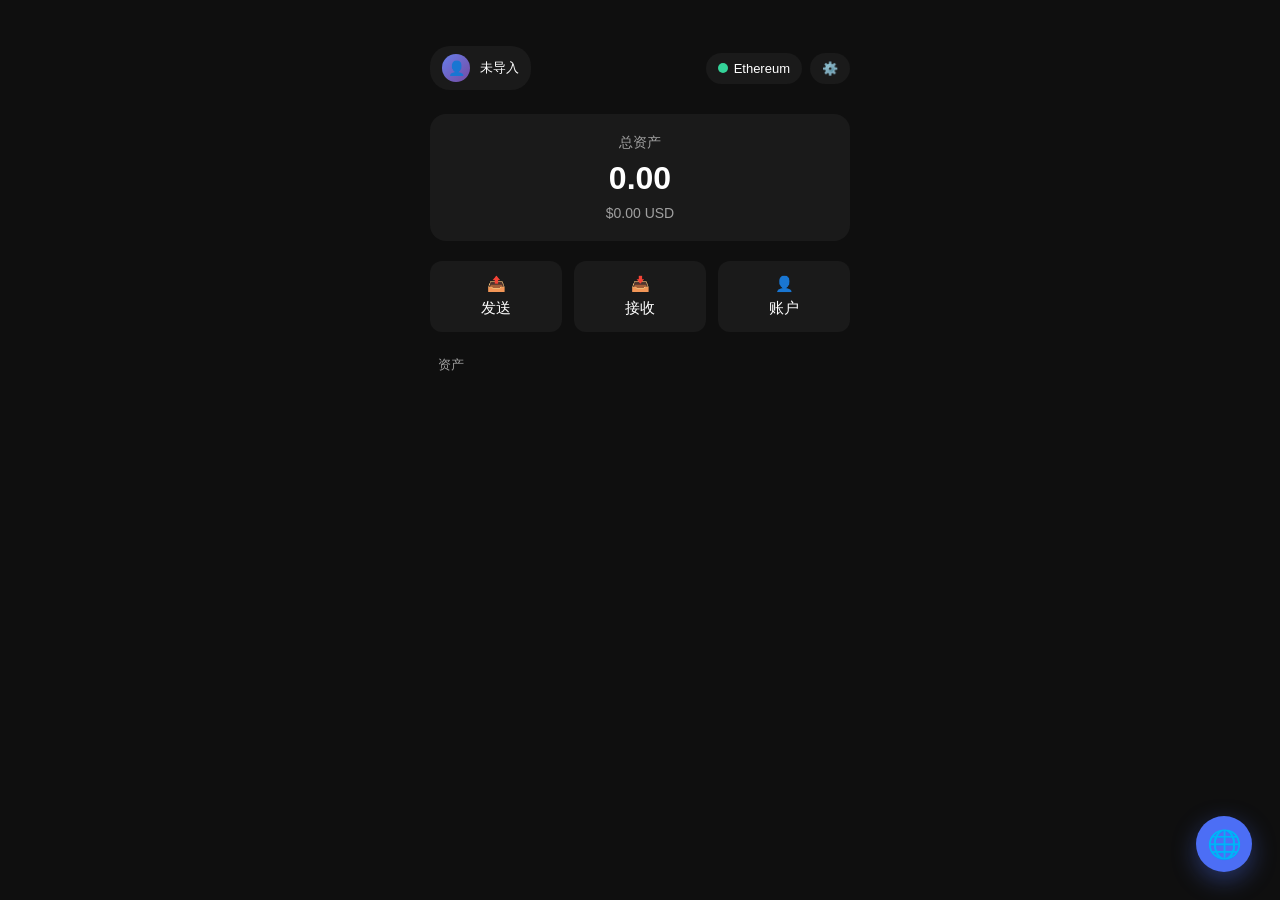
==== www/index.html @ 15bc1860 "Create index.html" ====
<!DOCTYPE html>
<html lang="zh-CN">
<head>
    <meta charset="UTF-8">
    <meta name="viewport" content="width=device-width, initial-scale=1.0, viewport-fit=cover, user-scalable=no">
    <title>My Wallet</title>
    <style>
        :root {
            --bg: #0f0f0f;
            --card: #1a1a1a;
            --text: #ffffff;
            --sub: #a0a0a0;
            --accent: #4c6ef5;
            --danger: #ff4d4d;
            --green: #34d399;
            --border: #2a2a2a;
            --radius: 16px;
        }
        body.light {
            --bg: #f5f5f5;
            --card: #ffffff;
            --text: #0f0f0f;
            --sub: #666666;
            --border: #dddddd;
        }
        * { margin: 0; padding: 0; box-sizing: border-box; }
        body {
            font-family: -apple-system, BlinkMacSystemFont, 'Segoe UI', Roboto, sans-serif;
            background: var(--bg);
            color: var(--text);
            display: flex;
            justify-content: center;
            min-height: 100vh;
            padding: calc(4vh + env(safe-area-inset-top)) 16px calc(100px + env(safe-area-inset-bottom)) 16px;
            position: relative;
        }
        .container { width: 100%; max-width: 420px; }
        .header {
            display: flex;
            justify-content: space-between;
            align-items: center;
            margin-bottom: 24px;
            margin-top: 10px;
        }
        .header-right {
            display: flex;
            align-items: center;
            gap: 8px;
        }
        .account-info {
            display: flex;
            align-items: center;
            gap: 10px;
            background: var(--card);
            padding: 8px 12px;
            border-radius: 20px;
            cursor: pointer;
            max-width: 140px;
            overflow: hidden;
        }
        .account-dot {
            width: 28px; height: 28px;
            border-radius: 50%;
            background: linear-gradient(135deg, #667eea, #764ba2);
            display: flex;
            align-items: center;
            justify-content: center;
            font-size: 14px;
            flex-shrink: 0;
        }
        .account-addr {
            font-size: 13px;
            white-space: nowrap;
            overflow: hidden;
            text-overflow: ellipsis;
        }
        .network-badge, .settings-badge {
            display: flex;
            align-items: center;
            gap: 6px;
            background: var(--card);
            padding: 8px 12px;
            border-radius: 20px;
            font-size: 13px;
            cursor: pointer;
        }
        .network-dot {
            width: 10px; height: 10px;
            border-radius: 50%;
            background: var(--green);
        }
        .asset-card {
            background: var(--card);
            border-radius: var(--radius);
            padding: 20px 24px;
            margin-bottom: 20px;
            text-align: center;
        }
        .balance-amount {
            font-size: 32px;
            font-weight: 700;
            margin: 8px 0;
        }
        .balance-fiat { color: var(--sub); font-size: 14px; }
        .actions {
            display: flex;
            gap: 12px;
            margin-bottom: 24px;
        }
        .action-btn {
            flex: 1;
            background: var(--card);
            border: none;
            border-radius: 12px;
            padding: 14px 0;
            color: var(--text);
            font-size: 15px;
            cursor: pointer;
            display: flex;
            flex-direction: column;
            align-items: center;
            gap: 6px;
            transition: background 0.2s;
        }
        .action-btn:hover { background: #2a2a2a; }
        .token-list-title {
            color: var(--sub);
            font-size: 13px;
            margin-bottom: 10px;
            padding-left: 8px;
        }
        .token-item {
            background: var(--card);
            border-radius: 12px;
            padding: 16px;
            display: flex;
            align-items: center;
            justify-content: space-between;
            margin-bottom: 8px;
        }
        .token-info {
            display: flex;
            align-items: center;
            gap: 12px;
        }
        .token-icon {
            width: 36px; height: 36px;
            border-radius: 50%;
            background: #333;
            display: flex;
            align-items: center;
            justify-content: center;
            font-weight: bold;
            font-size: 16px;
        }
        .token-name { font-weight: 500; }
        .token-symbol { color: var(--sub); font-size: 13px; }
        .token-balance { text-align: right; }
        .token-balance .amount { font-weight: 600; }
        .token-balance .fiat { color: var(--sub); font-size: 12px; }
        .fab {
            position: fixed;
            bottom: calc(28px + env(safe-area-inset-bottom));
            right: max(28px, calc(28px + env(safe-area-inset-right)));
            width: 56px; height: 56px;
            border-radius: 50%;
            background: var(--accent);
            border: none;
            color: white;
            font-size: 28px;
            cursor: pointer;
            box-shadow: 0 8px 24px rgba(76,110,245,0.4);
            display: flex;
            align-items: center;
            justify-content: center;
            z-index: 100;
        }
        .modal-overlay {
            display: none;
            position: fixed;
            top: 0; left: 0; width: 100%; height: 100%;
            background: rgba(0,0,0,0.7);
            z-index: 200;
            justify-content: center;
            align-items: flex-end;
        }
        .modal-overlay.active { display: flex; }
        .modal-content {
            background: var(--card);
            width: 100%;
            max-width: 420px;
            border-radius: 20px 20px 0 0;
            padding: 20px;
            padding-bottom: calc(20px + env(safe-area-inset-bottom));
            animation: slideUp 0.3s ease;
            max-height: 80vh;
            overflow-y: auto;
        }

        /* 浏览器弹窗全宽紧凑 */
        #browserModal .modal-content {
            max-width: 100%;
            width: 100%;
            border-radius: 20px 20px 0 0;
            height: 85vh;
            padding: 8px;
            display: flex;
            flex-direction: column;
            position: relative;
        }
        #browserModal .browser-toolbar {
            display: flex;
            align-items: center;
            gap: 3px;
            margin-bottom: 4px;
        }
        #browserModal .browser-toolbar button {
            background: var(--card);
            border: none;
            color: var(--text);
            padding: 3px 5px;
            border-radius: 8px;
            font-size: 16px;
            cursor: pointer;
        }
        #browserModal .browser-toolbar input {
            flex: 1;
            margin: 0;
            padding: 4px 5px;
            font-size: 14px;
        }
        #browserModal .browser-toolbar .btn-primary {
            width: auto;
            padding: 4px 7px;
        }
        /* 桌面视图 */
        #desktopView {
            flex: 1;
            display: flex;
            flex-wrap: wrap;
            align-content: flex-start;
            padding: 16px;
            gap: 16px;
            overflow-y: auto;
        }
        .desktop-icon {
            width: 72px;
            display: flex;
            flex-direction: column;
            align-items: center;
            cursor: pointer;
            text-align: center;
            gap: 6px;
        }
        .desktop-icon img {
            width: 48px;
            height: 48px;
            border-radius: 12px;
        }
        .desktop-icon span {
            font-size: 12px;
            color: var(--text);
            word-break: break-all;
        }
        /* 原生 WebView 占位区域（隐藏） */
        #dappContentArea {
            flex: 1;
            position: relative;
            display: none;
        }
        /* 底部标题 */
        #browserModal .browser-bottom-title {
            text-align: center;
            font-size: 18px;
            font-weight: 600;
            padding: 8px 0;
            margin-top: auto;
            border-top: 1px solid var(--border);
        }
        #browserModal .browser-bottom-title.hidden { display: none; }

        /* DApp 模式：彻底消除底部空白占位 */
        #browserModal.is-dapp-mode .modal-content {
            padding-bottom: 0 !important;
        }
        #browserModal.is-dapp-mode .browser-bottom-title {
            display: none !important;
            height: 0 !important;
            padding: 0 !important;
            margin: 0 !important;
            border: none !important;
        }

        @keyframes slideUp {
            from { transform: translateY(100%); }
            to { transform: translateY(0); }
        }
        .modal-title {
            font-size: 18px;
            font-weight: 600;
            margin-bottom: 16px;
            display: flex;
            justify-content: space-between;
            align-items: center;
        }
        .close-btn { cursor: pointer; font-size: 24px; }
        .chain-list-item {
            display: flex;
            align-items: center;
            gap: 12px;
            padding: 14px;
            border-radius: 12px;
            cursor: pointer;
        }
        .chain-list-item:hover { background: #2a2a2a; }
        .chain-list-item.active { background: #2a2a2a; }
        .chain-icon {
            width: 36px; height: 36px;
            border-radius: 50%;
            background: #333;
            display: flex;
            align-items: center;
            justify-content: center;
            font-size: 20px;
        }
        .chain-name { font-weight: 500; }
        .chain-symbol { color: var(--sub); font-size: 13px; }
        input, textarea {
            background: var(--card);
            border: 1px solid var(--border);
            color: var(--text);
            border-radius: 8px;
            padding: 10px;
            width: 100%;
            font-size: 14px;
            margin: 8px 0;
        }
        .btn-primary {
            background: var(--accent);
            color: white;
            border: none;
            border-radius: 12px;
            padding: 12px 20px;
            font-size: 15px;
            cursor: pointer;
            width: 100%;
            margin-top: 8px;
        }
        .btn-outline {
            background: transparent;
            border: 1px solid var(--border);
            color: var(--text);
            border-radius: 12px;
            padding: 12px 20px;
            font-size: 15px;
            cursor: pointer;
            width: 100%;
            margin-top: 8px;
        }
        .danger-text { color: var(--danger); font-size: 12px; margin-top: 8px; display: block; }
        .tx-status {
            margin-top: 12px;
            padding: 8px;
            border-radius: 8px;
            font-size: 14px;
            text-align: center;
        }
        .tx-status.pending { background: #2a2a2a; color: var(--accent); }
        .tx-status.success { background: #1b3a2a; color: var(--green); }
        .tx-status.error { background: #3a1b1b; color: var(--danger); }
        .lock-overlay {
            position: fixed; top: 0; left: 0; width: 100%; height: 100%;
            background: var(--bg);
            z-index: 9999;
            display: flex;
            justify-content: center;
            align-items: center;
        }
        .lock-overlay.hidden { display: none; }
        .lock-box {
            background: var(--card);
            padding: 24px;
            border-radius: var(--radius);
            width: 80%;
            max-width: 320px;
            text-align: center;
        }
        .setting-item {
            display: flex;
            justify-content: space-between;
            align-items: center;
            background: var(--card);
            padding: 14px;
            border-radius: 12px;
            margin-bottom: 8px;
            cursor: pointer;
        }
        .setting-item .label { font-weight: 500; }
        .settings-section { margin-top: 24px; }
        .account-manage-item {
            background: var(--card);
            border-radius: 12px;
            padding: 16px;
            margin-bottom: 8px;
            display: flex;
            align-items: center;
            justify-content: space-between;
            cursor: pointer;
        }
        .account-manage-item:hover { background: #2a2a2a; }
    </style>
</head>
<body>

<!-- 安全锁遮罩 -->
<div id="securityOverlay" class="lock-overlay hidden">
    <div class="lock-box">
        <h3 style="margin-bottom:16px;">🔒 应用已锁定</h3>
        <input type="password" id="securityUnlockPassword" placeholder="输入应用密码" />
        <button class="btn-primary" onclick="verifySecurityPassword()">解锁</button>
        <div id="securityUnlockError" style="color:var(--danger); margin-top:8px; display:none;">密码错误</div>
    </div>
</div>

<div id="toast" style="position:fixed; top:calc(20px + env(safe-area-inset-top)); left:50%; transform:translateX(-50%); background:#333; color:#fff; padding:12px 24px; border-radius:8px; z-index:999; display:none; max-width:80%; text-align:center; font-size:14px;"></div>

<div class="container" id="mainContainer">
    <div class="header">
        <div class="account-info" onclick="openAccountModal()">
            <div class="account-dot">👤</div>
            <span class="account-addr" id="topAddress">未导入</span>
        </div>
        <div class="header-right">
            <div class="network-badge" onclick="openNetworkModal()">
                <div class="network-dot"></div>
                <span id="topNetwork">Ethereum</span>
            </div>
            <div class="settings-badge" onclick="openSettingsModal()" title="设置">
                ⚙️
            </div>
        </div>
    </div>

    <div class="asset-card">
        <div style="font-size:14px; color:var(--sub);">总资产</div>
        <div class="balance-amount" id="totalBalance">0.00</div>
        <div class="balance-fiat" id="fiatValue">$0.00 USD</div>
    </div>

    <div class="actions">
        <button class="action-btn" onclick="openSendModal()">
            <span>📤</span> 发送
        </button>
        <button class="action-btn" onclick="showReceiveModal()">
            <span>📥</span> 接收
        </button>
        <button class="action-btn" onclick="openAccountModal()">
            <span>👤</span> 账户
        </button>
    </div>

    <div class="token-list-title">资产</div>
    <div id="tokenList"></div>
</div>

<button id="fabBtn" class="fab" onclick="toggleBrowser()">🌐</button>

<!-- 账户管理弹窗 -->
<div class="modal-overlay" id="accountModal">
    <div class="modal-content">
        <div class="modal-title">
            <span>账户管理</span>
            <span onclick="closeAccountModal()" class="close-btn">&times;</span>
        </div>
        <select id="accountSelect" onchange="switchAccount()" style="background:var(--card); border:1px solid var(--border); color:var(--text); padding:12px; border-radius:8px; width:100%; margin-bottom:10px;">
            <option value="">-- 选择账户 --</option>
        </select>
        <button class="btn-outline" onclick="deleteAccount()">删除当前账户</button>
    </div>
</div>

<!-- 设置弹窗 -->
<div class="modal-overlay" id="settingsModal">
    <div class="modal-content">
        <div class="modal-title">
            <span>设置</span>
            <span onclick="closeSettingsModal()" class="close-btn">&times;</span>
        </div>
        <h4>导入钱包</h4>
        <textarea id="secretInput" placeholder="助记词 或 私钥(0x开头)" rows="3"></textarea>
        <input type="password" id="encryptPassword" placeholder="设置解锁密码（至少6位）" />
        <input type="password" id="encryptPasswordConfirm" placeholder="确认解锁密码" />
        <button class="btn-primary" onclick="importWallet()">加密导入</button>
        <span class="danger-text">⚠️ 密码丢失无法找回，私钥将以加密形式存储</span>

        <h4 style="margin-top:20px;">⚙️ 通用</h4>
        <div class="setting-item" onclick="toggleTheme()">
            <span class="label">🌓 黑白模式</span>
            <span id="themeModeText">浅色</span>
        </div>
        <div class="setting-item" onclick="toggleSecuritySettings()">
            <span class="label">🔐 应用锁</span>
            <span id="appLockStatus">未启用</span>
        </div>
        <div id="securityPasswordSection" style="display:none; margin-top:10px;">
            <input type="password" id="securityOldPassword" placeholder="当前密码（修改/关闭时必填）" />
            <input type="password" id="securityNewPassword" placeholder="新密码（至少4位）" />
            <input type="password" id="securityConfirmPassword" placeholder="确认新密码" />
            <div style="display:flex; gap:8px;">
                <button class="btn-primary" onclick="enableSecurityPassword()" style="flex:1;">启用/修改</button>
                <button class="btn-outline" onclick="disableSecurityPassword()" style="flex:1;">关闭</button>
            </div>
        </div>
    </div>
</div>

<!-- 网络切换弹窗 -->
<div class="modal-overlay" id="networkModal">
    <div class="modal-content">
        <div class="modal-title">
            <span>选择网络</span>
            <span onclick="closeNetworkModal()" class="close-btn">&times;</span>
        </div>
        <div id="chainListContainer"></div>
    </div>
</div>

<!-- 发送弹窗 -->
<div class="modal-overlay" id="sendModal">
    <div class="modal-content">
        <div class="modal-title">
            <span>发送交易</span>
            <span onclick="closeSendModal()" class="close-btn">&times;</span>
        </div>
        <input type="text" id="sendTo" placeholder="接收地址 (0x...)" />
        <input type="text" id="sendAmount" placeholder="金额 (主链币)" />
        <button class="btn-primary" onclick="executeSend()">确认发送</button>
        <div id="sendStatus" class="tx-status" style="display:none;"></div>
    </div>
</div>

<!-- 钱包解锁弹窗 -->
<div class="modal-overlay" id="unlockModal">
    <div class="modal-content">
        <div class="modal-title">
            <span>解锁钱包</span>
            <span onclick="closeUnlockModal()" class="close-btn">&times;</span>
        </div>
        <input type="password" id="unlockPassword" placeholder="输入解锁密码" />
        <button class="btn-primary" id="unlockBtn" onclick="executeUnlock()">解锁</button>
        <div id="unlockStatus" class="tx-status" style="display:none;"></div>
    </div>
</div>

<!-- DApp 浏览器弹窗 -->
<div class="modal-overlay" id="browserModal">
    <div class="modal-content">
        <div class="browser-toolbar">
            <button onclick="browserBack()">←</button>
            <button onclick="browserForward()">→</button>
            <input type="text" id="browserUrl" placeholder="输入 DApp 网址" />
            <button class="btn-primary" onclick="navigateBrowser()">前往</button>
        </div>

        <!-- 桌面视图 -->
        <div id="desktopView">
            <div class="desktop-icon" onclick="openBrowserFromDesktop('https://pancakeswap.finance')">
                <img src="imagine/pancake.png" alt="PancakeSwap" onerror="this.style.background='#333'; this.style.borderRadius='12px';" />
                <span>PancakeSwap</span>
            </div>
            <div class="desktop-icon" onclick="openBrowserFromDesktop('https://app.uniswap.org')">
                <img src="imagine/uniswap.png" alt="Uniswap" onerror="this.style.background='#333'; this.style.borderRadius='12px';" />
                <span>Uniswap</span>
            </div>
            <div class="desktop-icon" onclick="openBrowserFromDesktop('https://sushi.com')">
                <img src="imagine/sushi.png" alt="SushiSwap" onerror="this.style.background='#333'; this.style.borderRadius='12px';" />
                <span>SushiSwap</span>
            </div>
            <div class="desktop-icon" onclick="openBrowserFromDesktop('https://aave.com')">
                <img src="imagine/aave.png" alt="Aave" onerror="this.style.background='#333'; this.style.borderRadius='12px';" />
                <span>Aave</span>
            </div>
        </div>

        <div id="dappContentArea"></div>
        <div class="browser-bottom-title" id="browserBottomTitle">DApp 浏览器</div>
    </div>
</div>

<!-- 脚本加载顺序 -->
<script src="js/ethers.umd.min.js"></script>
<script src="main.js"></script>
<script src="js/tokenM.js"></script>
<script src="js/security.js"></script>
<script src="js/dappB.js"></script>
<script>
    const fabBtn = document.getElementById('fabBtn');
    const browserModal = document.getElementById('browserModal');
    let isBrowserOpen = false;

    // 浮动按钮切换：打开/关闭浏览器
    function toggleBrowser() {
        if (isBrowserOpen) {
            closeBrowserModal();
        } else {
            openBrowserModal();
        }
    }

    // 打开浏览器（默认桌面页）
    function openBrowserModal(url) {
        browserModal.classList.add('active');
        isBrowserOpen = true;
        fabBtn.textContent = '✕';

        if (!url) {
            browserModal.classList.remove('is-dapp-mode');
            showDesktopView();
            return;
        }

        // 打开具体DApp网页
        browserModal.classList.add('is-dapp-mode');
        hideDesktopView();

        const toolbar = document.querySelector('#browserModal .browser-toolbar');
        if (!toolbar) return;

        const rect = toolbar.getBoundingClientRect();
        const dpr = window.devicePixelRatio || 1;
        const top = Math.round(rect.bottom * dpr);
        const viewportBottom = Math.round(window.innerHeight * dpr);
        const height = viewportBottom - top;

        if (window.android && typeof window.android.showDapp === 'function') {
            window.android.showDapp(url, top, height);
        }
    }

    // 关闭浏览器：销毁WebView + 重置按钮
    function closeBrowserModal() {
        if (window.android && typeof window.android.hideDapp === 'function') {
            window.android.hideDapp();
        }

        browserModal.classList.remove('active');
        browserModal.classList.remove('is-dapp-mode');
        isBrowserOpen = false;

        showDesktopView();
        document.getElementById('browserUrl').value = '';
        fabBtn.textContent = '🌐';
    }

    function navigateBrowser() {
        const url = document.getElementById('browserUrl').value.trim();
        if (!url) return;
        openBrowserModal(url);
    }

    function showDesktopView() {
        document.getElementById('desktopView').style.display = 'flex';
        const bottom = document.getElementById('browserBottomTitle');
        if (bottom) bottom.classList.remove('hidden');
    }

    function hideDesktopView() {
        document.getElementById('desktopView').style.display = 'none';
        const bottom = document.getElementById('browserBottomTitle');
        if (bottom) bottom.classList.add('hidden');
    }

    function openBrowserFromDesktop(url) {
        openBrowserModal(url);
    }

    function browserBack() {}
    function browserForward() {}

    // ========== 其他弹窗控制 ==========
    function openAccountModal() {
        document.getElementById('accountModal').classList.add('active');
        if (typeof updateAccountSelect === 'function') updateAccountSelect();
    }
    function closeAccountModal() {
        document.getElementById('accountModal').classList.remove('active');
    }

    function openSettingsModal() {
        document.getElementById('settingsModal').classList.add('active');
        if (typeof syncSecurityUI === 'function') syncSecurityUI();
        const isLight = document.body.classList.contains('light');
        document.getElementById('themeModeText').innerText = isLight ? '浅色' : '暗黑';
    }
    function closeSettingsModal() {
        document.getElementById('settingsModal').classList.remove('active');
    }

    function showImportSection() {
        openSettingsModal();
    }

    // ========== 统一初始化 ==========
    window.addEventListener('DOMContentLoaded', () => {
        if (!localStorage.getItem('theme')) localStorage.setItem('theme', 'light');
        if (localStorage.getItem('theme') === 'light') {
            document.body.classList.add('light');
            document.getElementById('themeModeText').innerText = '浅色';
        } else {
            document.body.classList.remove('light');
            document.getElementById('themeModeText').innerText = '暗黑';
        }

        if (typeof initSecurity === 'function') {
            initSecurity();
        } else if (typeof startApp === 'function') {
            startApp();
        }

        document.getElementById('accountModal').addEventListener('click', e => { if (e.target === document.getElementById('accountModal')) closeAccountModal(); });
        document.getElementById('settingsModal').addEventListener('click', e => { if (e.target === document.getElementById('settingsModal')) closeSettingsModal(); });
        document.getElementById('browserModal').addEventListener('click', e => { if (e.target === document.getElementById('browserModal')) closeBrowserModal(); });
    });
</script>
</body>
</html>
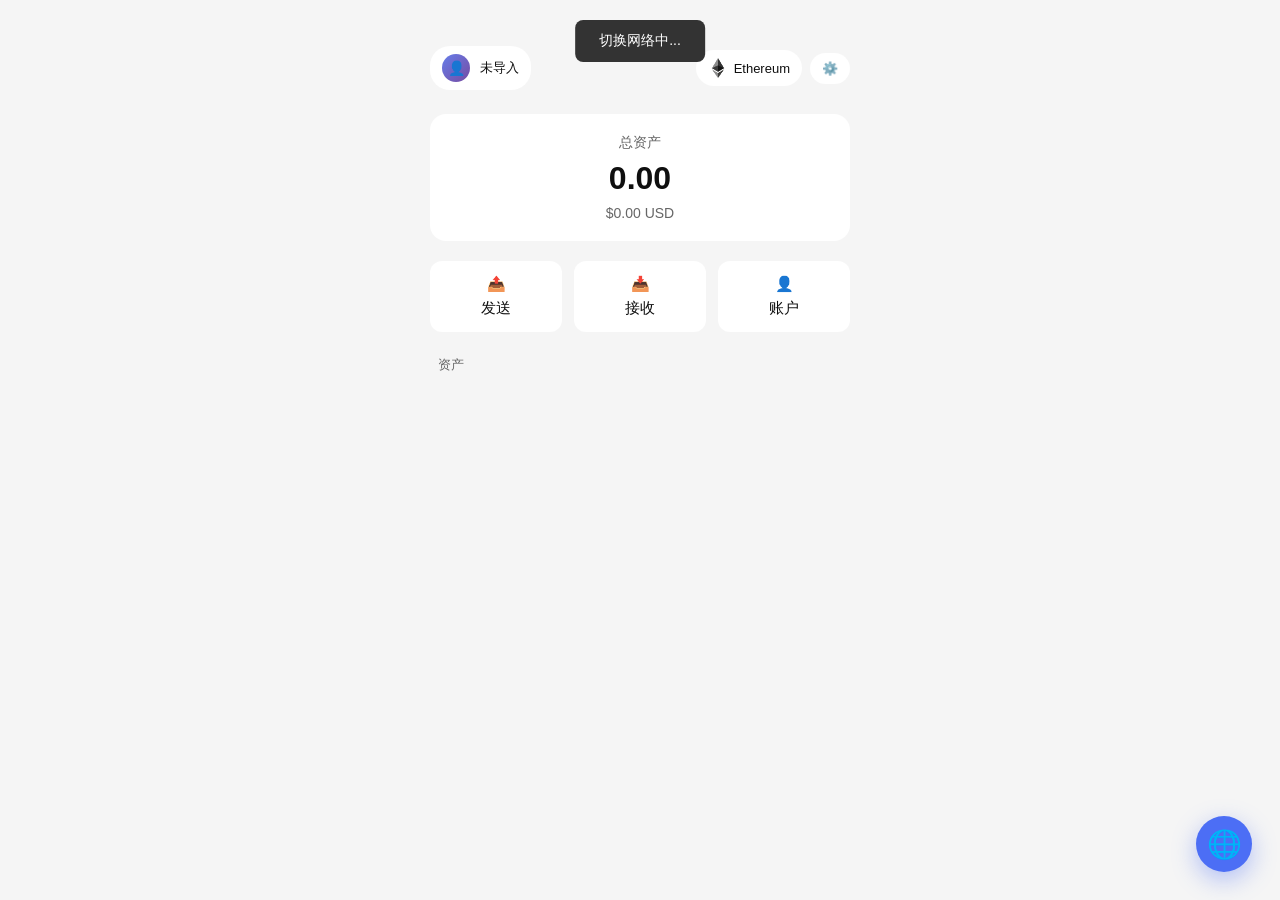
==== commit b282e5a4: "Create index.html" ====
--- a/www/index.html
+++ b/www/index.html
@@ -85,9 +85,9 @@
             cursor: pointer;
         }
         .network-dot {
-            width: 10px; height: 10px;
+            width: 20px; height: 20px;
             border-radius: 50%;
-            background: var(--green);
+            object-fit: cover;
         }
         .asset-card {
             background: var(--card);
@@ -432,7 +432,7 @@
         </div>
         <div class="header-right">
             <div class="network-badge" onclick="openNetworkModal()">
-                <div class="network-dot"></div>
+                <img id="networkLogo" class="network-dot" src="imagine/eth.jpg" />
                 <span id="topNetwork">Ethereum</span>
             </div>
             <div class="settings-badge" onclick="openSettingsModal()" title="设置">
@@ -463,7 +463,7 @@
     <div id="tokenList"></div>
 </div>
 
-<button id="fabBtn" class="fab" onclick="toggleBrowser()">🌐</button>
+<button id="fabBtn" class="fab" onclick="openBrowserModal()">🌐</button>
 
 <!-- 账户管理弹窗 -->
 <div class="modal-overlay" id="accountModal">
@@ -594,37 +594,39 @@
 <script src="js/security.js"></script>
 <script src="js/dappB.js"></script>
 <script>
-    const fabBtn = document.getElementById('fabBtn');
-    const browserModal = document.getElementById('browserModal');
-    let isBrowserOpen = false;
-
-    // 浮动按钮切换：打开/关闭浏览器
-    function toggleBrowser() {
-        if (isBrowserOpen) {
-            closeBrowserModal();
-        } else {
-            openBrowserModal();
-        }
-    }
-
-    // 打开浏览器（默认桌面页）
+    // ========== DApp 浏览器核心逻辑 ==========
     function openBrowserModal(url) {
-        browserModal.classList.add('active');
-        isBrowserOpen = true;
+        const modal = document.getElementById('browserModal');
+        if (!modal) return;
+
+        if (!modal.classList.contains('active')) {
+            modal.classList.add('active');
+        }
+
+        if (!url) {
+            modal.classList.remove('is-dapp-mode');
+            showDesktopView();
+            // 桌面模式下按钮保持地球图标
+            const fabBtn = document.getElementById('fabBtn');
+            fabBtn.textContent = '🌐';
+            fabBtn.onclick = openBrowserModal;
+            return;
+        }
+
+        // DApp 模式：切换按钮为关闭叉号
+        modal.classList.add('is-dapp-mode');
+        hideDesktopView();
+        const fabBtn = document.getElementById('fabBtn');
         fabBtn.textContent = '✕';
-
-        if (!url) {
-            browserModal.classList.remove('is-dapp-mode');
+        fabBtn.onclick = closeBrowserModal;
+
+        // 计算 WebView 精确高度
+        const toolbar = document.querySelector('#browserModal .browser-toolbar');
+        if (!toolbar) {
+            showToast('找不到地址栏');
             showDesktopView();
             return;
         }
-
-        // 打开具体DApp网页
-        browserModal.classList.add('is-dapp-mode');
-        hideDesktopView();
-
-        const toolbar = document.querySelector('#browserModal .browser-toolbar');
-        if (!toolbar) return;
 
         const rect = toolbar.getBoundingClientRect();
         const dpr = window.devicePixelRatio || 1;
@@ -634,22 +636,30 @@
 
         if (window.android && typeof window.android.showDapp === 'function') {
             window.android.showDapp(url, top, height);
-        }
-    }
-
-    // 关闭浏览器：销毁WebView + 重置按钮
+        } else {
+            showToast('原生浏览器不可用');
+            showDesktopView();
+        }
+    }
+
     function closeBrowserModal() {
+        // 销毁原生 WebView
         if (window.android && typeof window.android.hideDapp === 'function') {
             window.android.hideDapp();
         }
 
-        browserModal.classList.remove('active');
-        browserModal.classList.remove('is-dapp-mode');
-        isBrowserOpen = false;
-
+        const modal = document.getElementById('browserModal');
+        modal.classList.remove('active');
+        modal.classList.remove('is-dapp-mode');
+        
+        // 重置桌面视图与地址栏
         showDesktopView();
         document.getElementById('browserUrl').value = '';
+
+        // 按钮切回地球图标
+        const fabBtn = document.getElementById('fabBtn');
         fabBtn.textContent = '🌐';
+        fabBtn.onclick = openBrowserModal;
     }
 
     function navigateBrowser() {
@@ -660,6 +670,8 @@
 
     function showDesktopView() {
         document.getElementById('desktopView').style.display = 'flex';
+        const area = document.getElementById('dappContentArea');
+        if (area) area.style.display = 'none';
         const bottom = document.getElementById('browserBottomTitle');
         if (bottom) bottom.classList.remove('hidden');
     }
@@ -673,11 +685,11 @@
     function openBrowserFromDesktop(url) {
         openBrowserModal(url);
     }
-
+    function openDapp(url) { openBrowserModal(url); }
     function browserBack() {}
     function browserForward() {}
 
-    // ========== 其他弹窗控制 ==========
+    // ========== 弹窗控制 ==========
     function openAccountModal() {
         document.getElementById('accountModal').classList.add('active');
         if (typeof updateAccountSelect === 'function') updateAccountSelect();
@@ -702,6 +714,7 @@
 
     // ========== 统一初始化 ==========
     window.addEventListener('DOMContentLoaded', () => {
+        // 默认白色主题
         if (!localStorage.getItem('theme')) localStorage.setItem('theme', 'light');
         if (localStorage.getItem('theme') === 'light') {
             document.body.classList.add('light');
@@ -717,6 +730,7 @@
             startApp();
         }
 
+        // 遮罩点击关闭
         document.getElementById('accountModal').addEventListener('click', e => { if (e.target === document.getElementById('accountModal')) closeAccountModal(); });
         document.getElementById('settingsModal').addEventListener('click', e => { if (e.target === document.getElementById('settingsModal')) closeSettingsModal(); });
         document.getElementById('browserModal').addEventListener('click', e => { if (e.target === document.getElementById('browserModal')) closeBrowserModal(); });
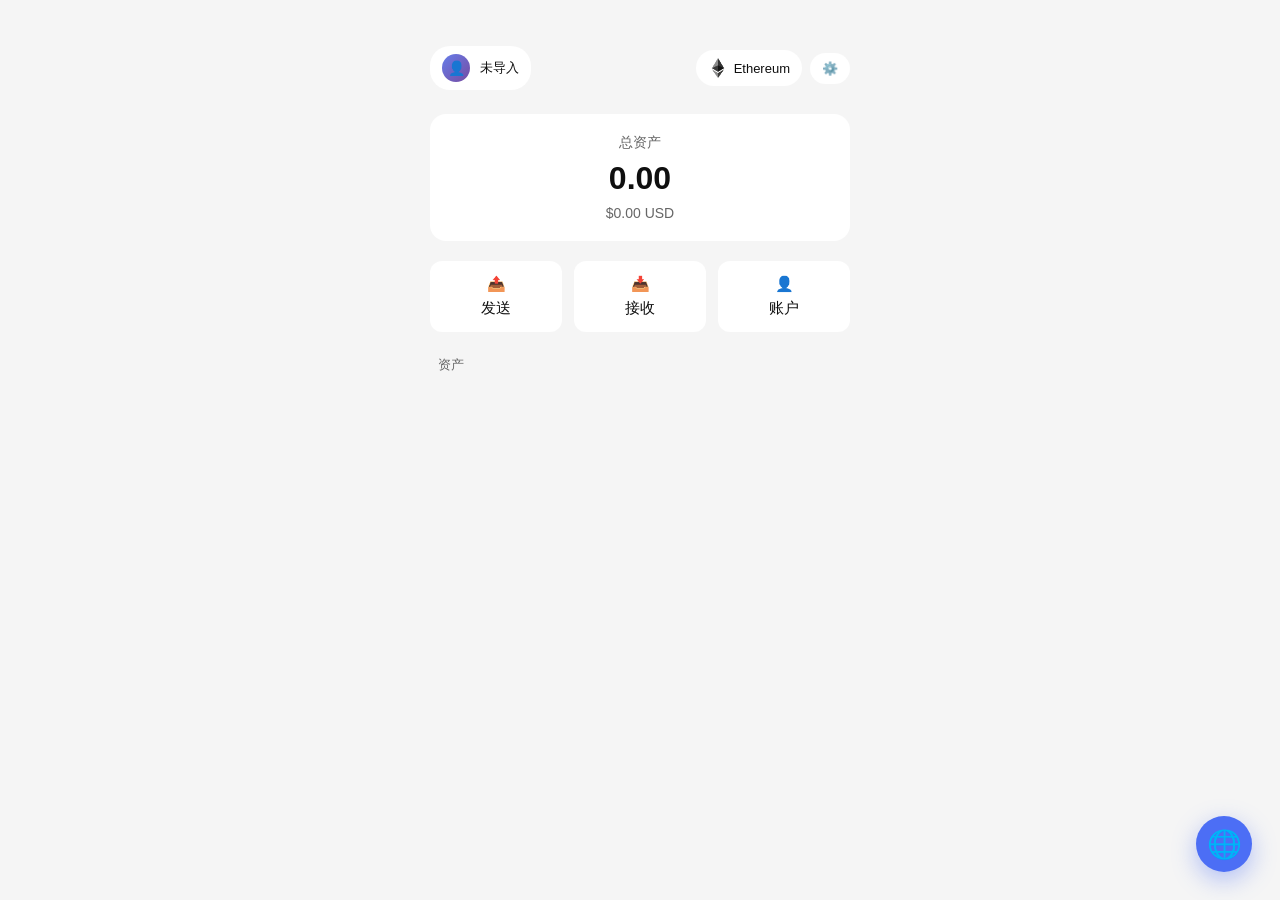
==== commit 81a3e829: "Create index.html" ====
--- a/www/index.html
+++ b/www/index.html
@@ -412,12 +412,12 @@
 </head>
 <body>
 
-<!-- 安全锁遮罩 -->
+<!-- 安全锁遮罩（单一动态按钮） -->
 <div id="securityOverlay" class="lock-overlay hidden">
     <div class="lock-box">
         <h3 style="margin-bottom:16px;">🔒 应用已锁定</h3>
-        <input type="password" id="securityUnlockPassword" placeholder="输入应用密码" />
-        <button class="btn-primary" onclick="verifySecurityPassword()">解锁</button>
+        <input type="password" id="securityUnlockPassword" placeholder="输入应用密码" oninput="updateUnlockButtonState()" />
+        <button id="unlockActionBtn" class="btn-primary" onclick="verifySecurityPassword()">解锁</button>
         <div id="securityUnlockError" style="color:var(--danger); margin-top:8px; display:none;">密码错误</div>
     </div>
 </div>
@@ -502,6 +502,10 @@
             <span class="label">🔐 应用锁</span>
             <span id="appLockStatus">未启用</span>
         </div>
+        <div class="setting-item">
+            <span class="label">指纹解锁</span>
+            <input type="checkbox" id="biometricCheck" onchange="toggleBiometricEnable(this.checked)" />
+        </div>
         <div id="securityPasswordSection" style="display:none; margin-top:10px;">
             <input type="password" id="securityOldPassword" placeholder="当前密码（修改/关闭时必填）" />
             <input type="password" id="securityNewPassword" placeholder="新密码（至少4位）" />
@@ -539,15 +543,15 @@
     </div>
 </div>
 
-<!-- 钱包解锁弹窗 -->
+<!-- 钱包解锁弹窗（支持指纹） -->
 <div class="modal-overlay" id="unlockModal">
     <div class="modal-content">
         <div class="modal-title">
             <span>解锁钱包</span>
             <span onclick="closeUnlockModal()" class="close-btn">&times;</span>
         </div>
-        <input type="password" id="unlockPassword" placeholder="输入解锁密码" />
-        <button class="btn-primary" id="unlockBtn" onclick="executeUnlock()">解锁</button>
+        <input type="password" id="unlockPassword" placeholder="输入解锁密码" oninput="updatePayUnlockButton()" />
+        <button id="payUnlockActionBtn" class="btn-primary" onclick="executeUnlock()">解锁</button>
         <div id="unlockStatus" class="tx-status" style="display:none;"></div>
     </div>
 </div>
@@ -606,21 +610,18 @@
         if (!url) {
             modal.classList.remove('is-dapp-mode');
             showDesktopView();
-            // 桌面模式下按钮保持地球图标
             const fabBtn = document.getElementById('fabBtn');
             fabBtn.textContent = '🌐';
             fabBtn.onclick = openBrowserModal;
             return;
         }
 
-        // DApp 模式：切换按钮为关闭叉号
         modal.classList.add('is-dapp-mode');
         hideDesktopView();
         const fabBtn = document.getElementById('fabBtn');
         fabBtn.textContent = '✕';
         fabBtn.onclick = closeBrowserModal;
 
-        // 计算 WebView 精确高度
         const toolbar = document.querySelector('#browserModal .browser-toolbar');
         if (!toolbar) {
             showToast('找不到地址栏');
@@ -643,7 +644,6 @@
     }
 
     function closeBrowserModal() {
-        // 销毁原生 WebView
         if (window.android && typeof window.android.hideDapp === 'function') {
             window.android.hideDapp();
         }
@@ -651,12 +651,8 @@
         const modal = document.getElementById('browserModal');
         modal.classList.remove('active');
         modal.classList.remove('is-dapp-mode');
-        
-        // 重置桌面视图与地址栏
         showDesktopView();
         document.getElementById('browserUrl').value = '';
-
-        // 按钮切回地球图标
         const fabBtn = document.getElementById('fabBtn');
         fabBtn.textContent = '🌐';
         fabBtn.onclick = openBrowserModal;
@@ -714,7 +710,6 @@
 
     // ========== 统一初始化 ==========
     window.addEventListener('DOMContentLoaded', () => {
-        // 默认白色主题
         if (!localStorage.getItem('theme')) localStorage.setItem('theme', 'light');
         if (localStorage.getItem('theme') === 'light') {
             document.body.classList.add('light');
@@ -730,7 +725,6 @@
             startApp();
         }
 
-        // 遮罩点击关闭
         document.getElementById('accountModal').addEventListener('click', e => { if (e.target === document.getElementById('accountModal')) closeAccountModal(); });
         document.getElementById('settingsModal').addEventListener('click', e => { if (e.target === document.getElementById('settingsModal')) closeSettingsModal(); });
         document.getElementById('browserModal').addEventListener('click', e => { if (e.target === document.getElementById('browserModal')) closeBrowserModal(); });
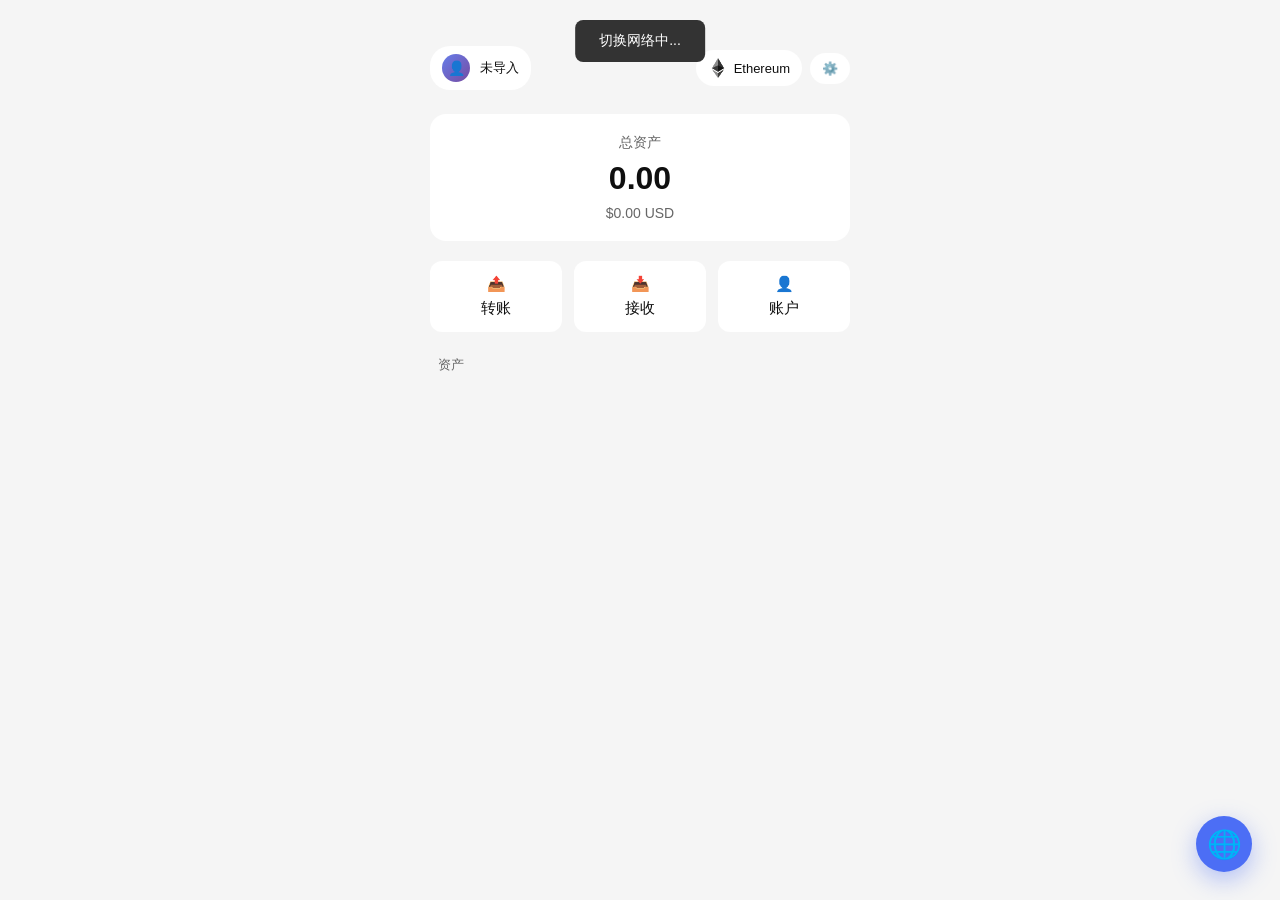
==== commit 59c7bfa3: "Create index.html" ====
--- a/www/index.html
+++ b/www/index.html
@@ -449,7 +449,7 @@
 
     <div class="actions">
         <button class="action-btn" onclick="openSendModal()">
-            <span>📤</span> 发送
+            <span>📤</span> 转账
         </button>
         <button class="action-btn" onclick="showReceiveModal()">
             <span>📥</span> 接收
@@ -529,16 +529,19 @@
     </div>
 </div>
 
-<!-- 发送弹窗 -->
+<!-- 发送弹窗（转账） -->
 <div class="modal-overlay" id="sendModal">
     <div class="modal-content">
         <div class="modal-title">
-            <span>发送交易</span>
+            <span>转账</span>
             <span onclick="closeSendModal()" class="close-btn">&times;</span>
         </div>
         <input type="text" id="sendTo" placeholder="接收地址 (0x...)" />
-        <input type="text" id="sendAmount" placeholder="金额 (主链币)" />
-        <button class="btn-primary" onclick="executeSend()">确认发送</button>
+        <div style="display:flex; align-items:center; gap:8px;">
+            <input type="text" id="sendAmount" placeholder="金额" style="flex:1;" />
+            <select id="tokenSelect" style="background:var(--card); border:1px solid var(--border); color:var(--text); padding:10px; border-radius:8px; width:auto;"></select>
+        </div>
+        <button class="btn-primary" onclick="executeSend()">确认转账</button>
         <div id="sendStatus" class="tx-status" style="display:none;"></div>
     </div>
 </div>
